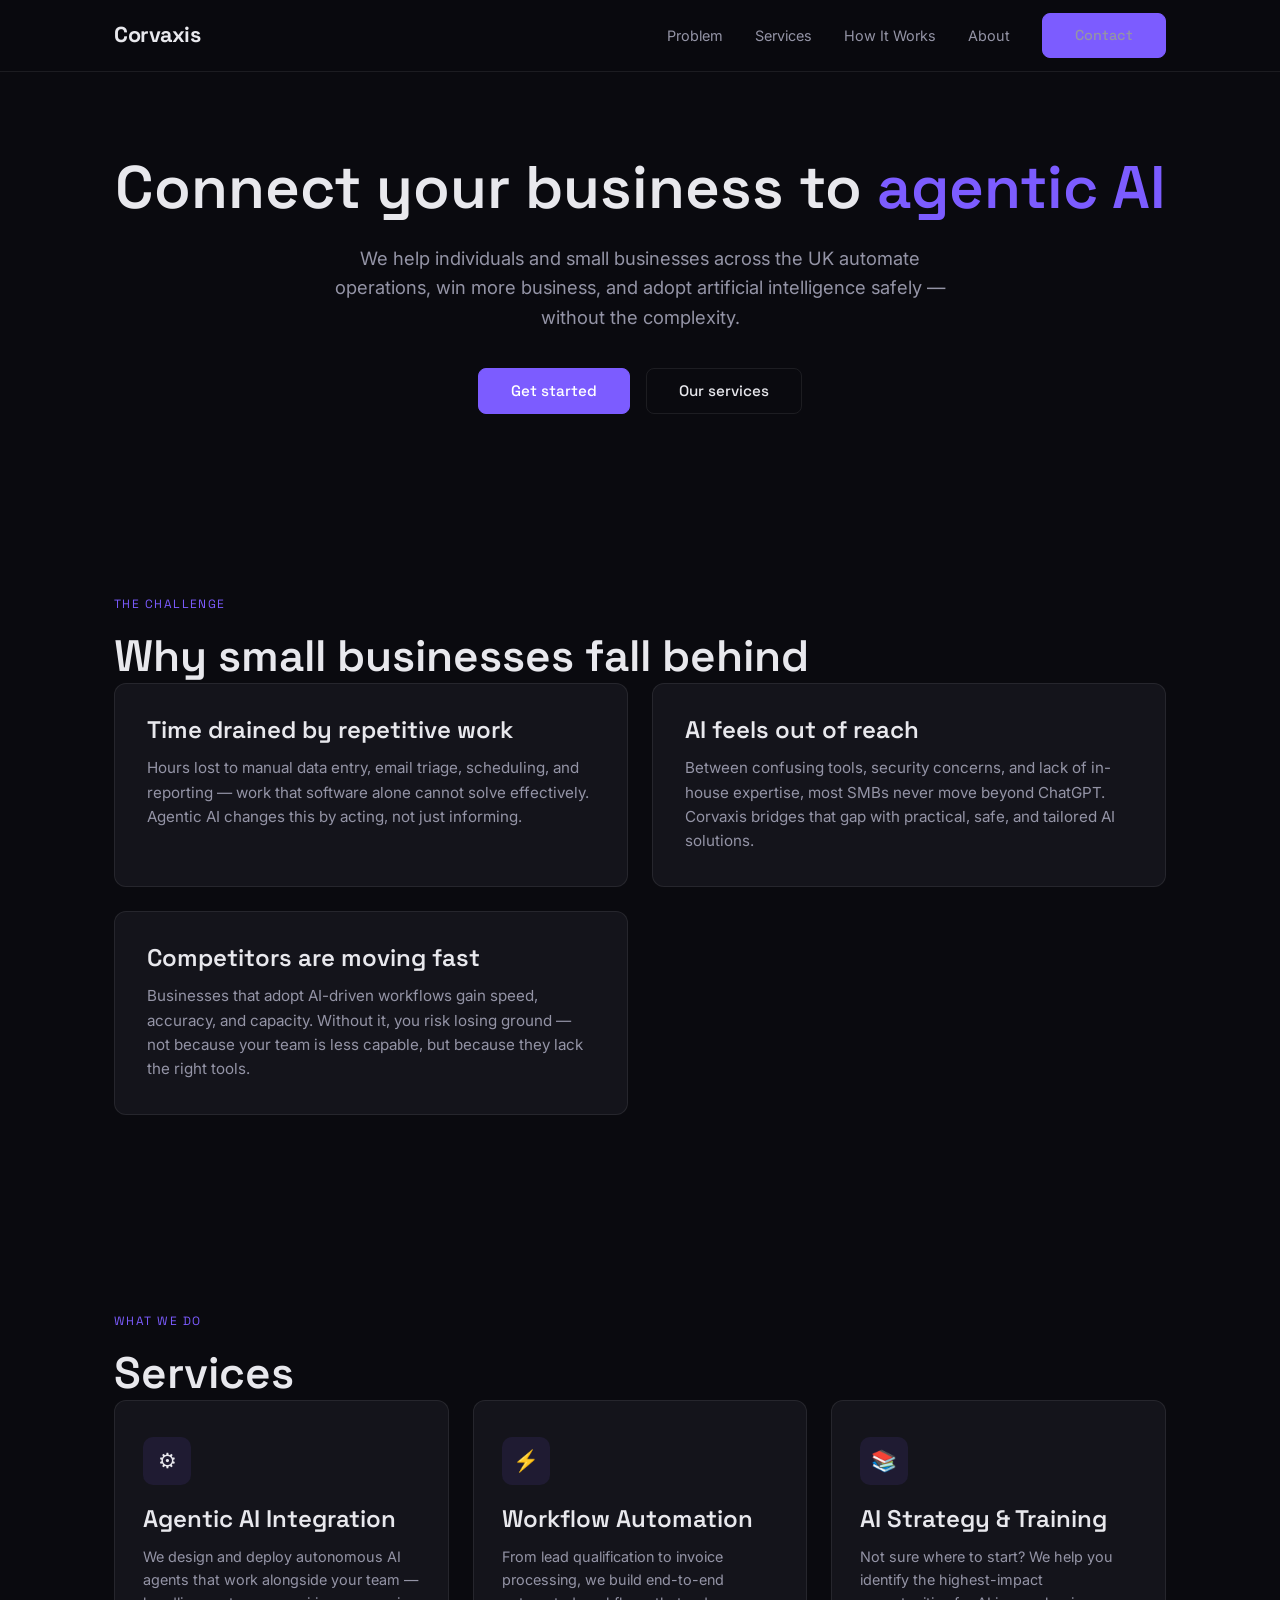
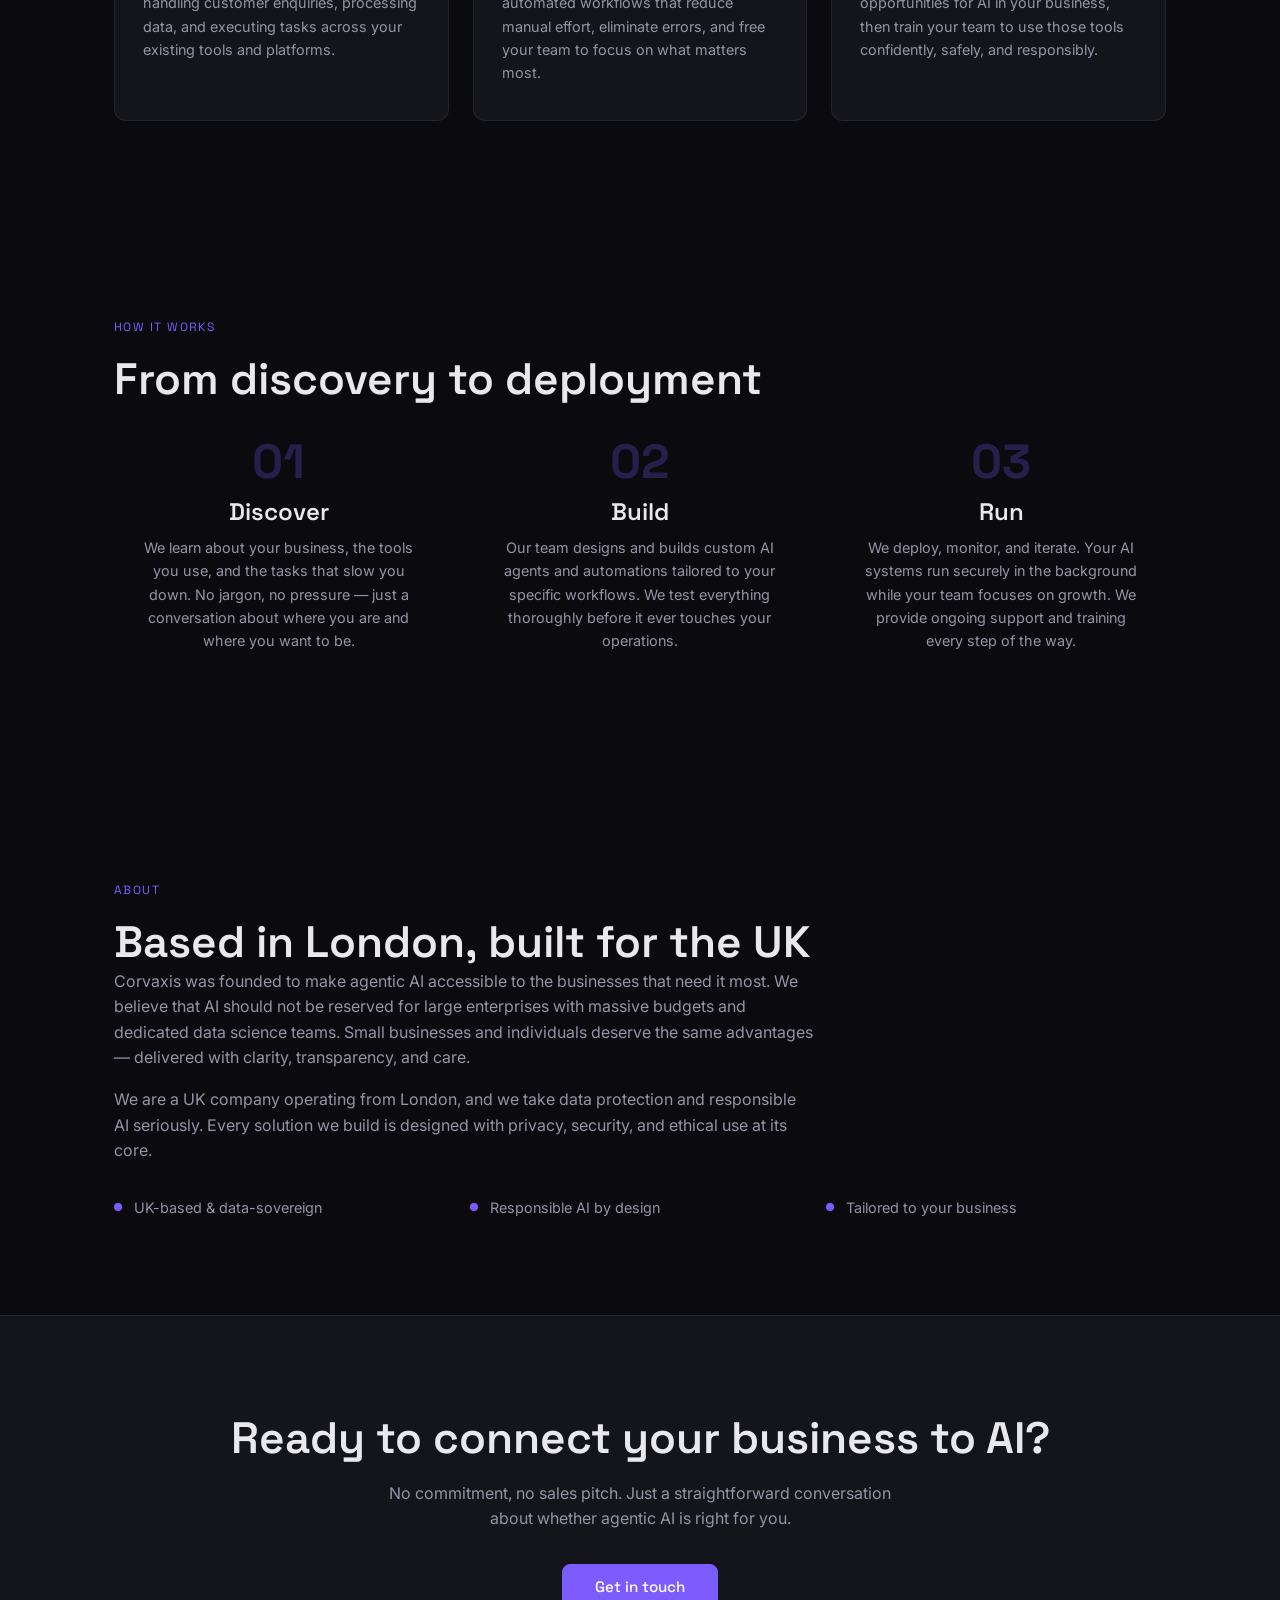
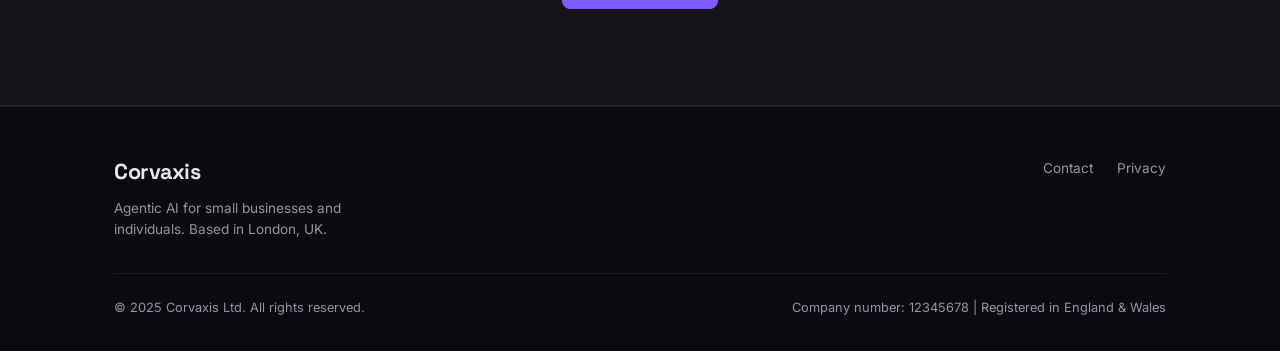
==== index.html @ 073967cf "Initial commit: Corvaxis marketing site" ====
<!DOCTYPE html>
<html lang="en">
<head>
  <meta charset="UTF-8">
  <meta name="viewport" content="width=device-width, initial-scale=1.0">
  <title>Corvaxis — Agentic AI for Small Businesses & Individuals</title>
  <meta name="description" content="Corvaxis connects individuals and small businesses to agentic AI — helping you automate operations, win more business, and adopt AI safely.">
  <link rel="canonical" href="https://corvaxis.co.uk/">

  <!-- Open Graph -->
  <meta property="og:type" content="website">
  <meta property="og:title" content="Corvaxis — Agentic AI for Small Businesses & Individuals">
  <meta property="og:description" content="Connect your business to agentic AI. Automate operations, win more business, and adopt AI safely.">
  <meta property="og:url" content="https://corvaxis.co.uk/">
  <meta property="og:site_name" content="Corvaxis">

  <!-- Twitter Card -->
  <meta name="twitter:card" content="summary_large_image">
  <meta name="twitter:title" content="Corvaxis — Agentic AI for Small Businesses & Individuals">
  <meta name="twitter:description" content="Connect your business to agentic AI. Automate operations, win more business, and adopt AI safely.">

  <!-- Favicon -->
  <link rel="icon" type="image/svg+xml" href="/favicon.svg">

  <!-- Fonts -->
  <link rel="preconnect" href="https://fonts.googleapis.com">
  <link rel="preconnect" href="https://fonts.gstatic.com" crossorigin>
  <link href="https://fonts.googleapis.com/css2?family=Inter:wght@400;500;600&family=Space+Grotesk:wght@500;600;700&display=swap" rel="stylesheet">

  <!-- Styles -->
  <link rel="stylesheet" href="/css/style.css">
</head>
<body>

  <!-- ========== NAVBAR ========== -->
  <header class="navbar" role="banner">
    <div class="container">
      <a href="/" class="navbar-logo" aria-label="Corvaxis home">Corvaxis</a>
      <button class="navbar-toggle" aria-label="Toggle navigation menu" aria-expanded="false">
        <span></span>
        <span></span>
        <span></span>
      </button>
      <nav class="navbar-links" aria-label="Main navigation">
        <a href="#problem">Problem</a>
        <a href="#services">Services</a>
        <a href="#how-it-works">How It Works</a>
        <a href="#about">About</a>
        <a href="/pages/contact.html" class="btn btn-primary">Contact</a>
      </nav>
    </div>
  </header>

  <!-- Mobile Nav -->
  <div class="navbar-mobile" role="navigation" aria-label="Mobile navigation">
    <ul>
      <li><a href="#problem">Problem</a></li>
      <li><a href="#services">Services</a></li>
      <li><a href="#how-it-works">How It Works</a></li>
      <li><a href="#about">About</a></li>
      <li><a href="/pages/contact.html">Contact</a></li>
    </ul>
  </div>

  <main>

    <!-- ========== HERO ========== -->
    <section class="hero section" aria-label="Hero">
      <div class="container">
        <h1 class="reveal">Connect your business to <span>agentic AI</span></h1>
        <p class="reveal">We help individuals and small businesses across the UK automate operations, win more business, and adopt artificial intelligence safely — without the complexity.</p>
        <div class="btn-group reveal">
          <a href="/pages/contact.html" class="btn btn-primary">Get started</a>
          <a href="#services" class="btn btn-secondary">Our services</a>
        </div>
      </div>
    </section>

    <!-- ========== PROBLEM ========== -->
    <section class="section" id="problem" aria-labelledby="problem-heading">
      <div class="container">
        <span class="section-label reveal">The Challenge</span>
        <h2 class="reveal" id="problem-heading">Why small businesses fall behind</h2>
        <div class="problem-grid">
          <div class="problem-card reveal">
            <h3>Time drained by repetitive work</h3>
            <p>Hours lost to manual data entry, email triage, scheduling, and reporting — work that software alone cannot solve effectively. Agentic AI changes this by acting, not just informing.</p>
          </div>
          <div class="problem-card reveal">
            <h3>AI feels out of reach</h3>
            <p>Between confusing tools, security concerns, and lack of in-house expertise, most SMBs never move beyond ChatGPT. Corvaxis bridges that gap with practical, safe, and tailored AI solutions.</p>
          </div>
          <div class="problem-card reveal">
            <h3>Competitors are moving fast</h3>
            <p>Businesses that adopt AI-driven workflows gain speed, accuracy, and capacity. Without it, you risk losing ground — not because your team is less capable, but because they lack the right tools.</p>
          </div>
        </div>
      </div>
    </section>

    <!-- ========== SERVICES ========== -->
    <section class="section" id="services" aria-labelledby="services-heading">
      <div class="container">
        <span class="section-label reveal">What We Do</span>
        <h2 class="reveal" id="services-heading">Services</h2>
        <div class="services-grid">
          <article class="service-card reveal">
            <div class="icon" aria-hidden="true">&#9881;</div>
            <h3>Agentic AI Integration</h3>
            <p>We design and deploy autonomous AI agents that work alongside your team — handling customer enquiries, processing data, and executing tasks across your existing tools and platforms.</p>
          </article>
          <article class="service-card reveal">
            <div class="icon" aria-hidden="true">&#9889;</div>
            <h3>Workflow Automation</h3>
            <p>From lead qualification to invoice processing, we build end-to-end automated workflows that reduce manual effort, eliminate errors, and free your team to focus on what matters most.</p>
          </article>
          <article class="service-card reveal">
            <div class="icon" aria-hidden="true">&#128218;</div>
            <h3>AI Strategy &amp; Training</h3>
            <p>Not sure where to start? We help you identify the highest-impact opportunities for AI in your business, then train your team to use those tools confidently, safely, and responsibly.</p>
          </article>
        </div>
      </div>
    </section>

    <!-- ========== HOW IT WORKS ========== -->
    <section class="section" id="how-it-works" aria-labelledby="how-heading">
      <div class="container">
        <span class="section-label reveal">How It Works</span>
        <h2 class="reveal" id="how-heading">From discovery to deployment</h2>
        <div class="steps">
          <div class="step reveal">
            <div class="step-number" aria-hidden="true">01</div>
            <h3>Discover</h3>
            <p>We learn about your business, the tools you use, and the tasks that slow you down. No jargon, no pressure — just a conversation about where you are and where you want to be.</p>
          </div>
          <div class="step reveal">
            <div class="step-number" aria-hidden="true">02</div>
            <h3>Build</h3>
            <p>Our team designs and builds custom AI agents and automations tailored to your specific workflows. We test everything thoroughly before it ever touches your operations.</p>
          </div>
          <div class="step reveal">
            <div class="step-number" aria-hidden="true">03</div>
            <h3>Run</h3>
            <p>We deploy, monitor, and iterate. Your AI systems run securely in the background while your team focuses on growth. We provide ongoing support and training every step of the way.</p>
          </div>
        </div>
      </div>
    </section>

    <!-- ========== ABOUT ========== -->
    <section class="section" id="about" aria-labelledby="about-heading">
      <div class="container">
        <span class="section-label reveal">About</span>
        <h2 class="reveal" id="about-heading">Based in London, built for the UK</h2>
        <div class="about-content reveal">
          <p>Corvaxis was founded to make agentic AI accessible to the businesses that need it most. We believe that AI should not be reserved for large enterprises with massive budgets and dedicated data science teams. Small businesses and individuals deserve the same advantages — delivered with clarity, transparency, and care.</p>
          <p>We are a UK company operating from London, and we take data protection and responsible AI seriously. Every solution we build is designed with privacy, security, and ethical use at its core.</p>
        </div>
        <div class="about-detail reveal">
          <div class="about-detail-item">
            <span class="marker" aria-hidden="true"></span>
            <span>UK-based &amp; data-sovereign</span>
          </div>
          <div class="about-detail-item">
            <span class="marker" aria-hidden="true"></span>
            <span>Responsible AI by design</span>
          </div>
          <div class="about-detail-item">
            <span class="marker" aria-hidden="true"></span>
            <span>Tailored to your business</span>
          </div>
        </div>
      </div>
    </section>

    <!-- ========== CTA BANNER ========== -->
    <section class="cta-banner section" aria-label="Call to action">
      <div class="container">
        <h2 class="reveal">Ready to connect your business to AI?</h2>
        <p class="reveal">No commitment, no sales pitch. Just a straightforward conversation about whether agentic AI is right for you.</p>
        <a href="/pages/contact.html" class="btn btn-primary reveal">Get in touch</a>
      </div>
    </section>

  </main>

  <!-- ========== FOOTER ========== -->
  <footer class="footer" role="contentinfo">
    <div class="container">
      <div class="footer-grid">
        <div class="footer-brand">
          <a href="/" class="navbar-logo">Corvaxis</a>
          <p>Agentic AI for small businesses and individuals. Based in London, UK.</p>
        </div>
        <ul class="footer-links">
          <li><a href="/pages/contact.html">Contact</a></li>
          <li><a href="/pages/privacy.html">Privacy</a></li>
        </ul>
      </div>
      <div class="footer-bottom">
        <p>&copy; 2025 Corvaxis Ltd. All rights reserved.</p>
        <p>Company number: 12345678 | Registered in England &amp; Wales</p>
      </div>
    </div>
  </footer>

  <script src="/js/main.js"></script>
</body>
</html>
---- css/style.css ----
/* ============================================================
   Corvaxis — Design System & Styles
   ============================================================ */

/* ----- CSS Custom Properties ----- */
:root {
  --color-bg: #0A0A0F;
  --color-surface: #14141B;
  --color-text: #E8E8ED;
  --color-muted: #9494A6;
  --color-accent: #7C5CFF;
  --color-border: rgba(255, 255, 255, 0.08);

  --font-heading: 'Space Grotesk', sans-serif;
  --font-body: 'Inter', sans-serif;

  --max-width: 1100px;
  --section-padding: 96px;
  --section-padding-mobile: 64px;
  --card-radius: 12px;
  --nav-height: 72px;

  --transition: 0.3s ease;
}

/* ----- Reset & Base ----- */
*,
*::before,
*::after {
  margin: 0;
  padding: 0;
  box-sizing: border-box;
}

html {
  scroll-behavior: smooth;
  scroll-padding-top: var(--nav-height);
}

body {
  font-family: var(--font-body);
  font-size: 16px;
  line-height: 1.6;
  color: var(--color-text);
  background-color: var(--color-bg);
  -webkit-font-smoothing: antialiased;
  -moz-osx-font-smoothing: grayscale;
}

img {
  max-width: 100%;
  display: block;
}

a {
  color: var(--color-accent);
  text-decoration: none;
  transition: color var(--transition);
}

a:hover,
a:focus-visible {
  color: #9B82FF;
}

/* ----- Typography ----- */
h1, h2, h3, h4, h5, h6 {
  font-family: var(--font-heading);
  font-weight: 600;
  line-height: 1.2;
  color: var(--color-text);
}

h1 { font-size: clamp(2.25rem, 5vw, 3.75rem); }
h2 { font-size: clamp(1.75rem, 4vw, 2.75rem); }
h3 { font-size: clamp(1.25rem, 2.5vw, 1.5rem); }

p { margin-bottom: 1rem; }

/* ----- Container ----- */
.container {
  width: 100%;
  max-width: var(--max-width);
  margin: 0 auto;
  padding: 0 24px;
}

/* ----- Section ----- */
.section {
  padding: var(--section-padding-mobile) 0;
}

@media (min-width: 768px) {
  .section {
    padding: var(--section-padding) 0;
  }
}

.section-label {
  display: inline-block;
  font-family: var(--font-heading);
  font-size: 0.75rem;
  letter-spacing: 0.12em;
  text-transform: uppercase;
  color: var(--color-accent);
  margin-bottom: 16px;
}

/* ----- Buttons ----- */
.btn {
  display: inline-flex;
  align-items: center;
  justify-content: center;
  gap: 8px;
  padding: 14px 32px;
  font-family: var(--font-heading);
  font-size: 0.95rem;
  font-weight: 500;
  border-radius: 8px;
  border: 1px solid transparent;
  cursor: pointer;
  transition: all var(--transition);
  text-decoration: none;
  line-height: 1;
}

.btn:focus-visible {
  outline: 2px solid var(--color-accent);
  outline-offset: 3px;
}

.btn-primary {
  background: var(--color-accent);
  color: #fff;
  border-color: var(--color-accent);
}

.btn-primary:hover {
  background: #6A4DE6;
  border-color: #6A4DE6;
  color: #fff;
}

.btn-secondary {
  background: transparent;
  color: var(--color-text);
  border-color: var(--color-border);
}

.btn-secondary:hover {
  border-color: var(--color-accent);
  color: var(--color-accent);
}

/* ----- Navbar ----- */
.navbar {
  position: fixed;
  top: 0;
  left: 0;
  width: 100%;
  height: var(--nav-height);
  background: rgba(10, 10, 15, 0.85);
  backdrop-filter: blur(12px);
  -webkit-backdrop-filter: blur(12px);
  border-bottom: 1px solid var(--color-border);
  z-index: 1000;
}

.navbar .container {
  display: flex;
  align-items: center;
  justify-content: space-between;
  height: 100%;
}

.navbar-logo {
  font-family: var(--font-heading);
  font-size: 1.35rem;
  font-weight: 700;
  color: var(--color-text);
  text-decoration: none;
  letter-spacing: -0.02em;
}

.navbar-logo:hover {
  color: var(--color-text);
}

.navbar-links {
  display: none;
  list-style: none;
  align-items: center;
  gap: 32px;
}

.navbar-links a {
  font-size: 0.9rem;
  color: var(--color-muted);
  text-decoration: none;
  transition: color var(--transition);
}

.navbar-links a:hover,
.navbar-links a.active {
  color: var(--color-text);
}

.navbar-toggle {
  display: flex;
  flex-direction: column;
  gap: 5px;
  background: none;
  border: none;
  cursor: pointer;
  padding: 4px;
}

.navbar-toggle span {
  display: block;
  width: 24px;
  height: 2px;
  background: var(--color-text);
  border-radius: 2px;
  transition: all var(--transition);
}

.navbar-toggle[aria-expanded="true"] span:nth-child(1) {
  transform: rotate(45deg) translate(5px, 5px);
}

.navbar-toggle[aria-expanded="true"] span:nth-child(2) {
  opacity: 0;
}

.navbar-toggle[aria-expanded="true"] span:nth-child(3) {
  transform: rotate(-45deg) translate(5px, -5px);
}

@media (min-width: 768px) {
  .navbar-links {
    display: flex;
  }
  .navbar-toggle {
    display: none;
  }
}

/* Mobile nav */
.navbar-mobile {
  display: none;
  position: fixed;
  top: var(--nav-height);
  left: 0;
  width: 100%;
  background: var(--color-surface);
  border-bottom: 1px solid var(--color-border);
  z-index: 999;
  padding: 24px;
}

.navbar-mobile.open {
  display: block;
}

.navbar-mobile ul {
  list-style: none;
  display: flex;
  flex-direction: column;
  gap: 20px;
}

.navbar-mobile a {
  color: var(--color-muted);
  font-size: 1.05rem;
  text-decoration: none;
}

.navbar-mobile a:hover {
  color: var(--color-text);
}

@media (min-width: 768px) {
  .navbar-mobile {
    display: none !important;
  }
}

/* ----- Hero ----- */
.hero {
  padding: calc(var(--nav-height) + 80px) 0 80px;
  text-align: center;
}

.hero h1 {
  margin-bottom: 20px;
}

.hero h1 span {
  color: var(--color-accent);
}

.hero p {
  font-size: 1.15rem;
  color: var(--color-muted);
  max-width: 640px;
  margin: 0 auto 36px;
}

.hero .btn-group {
  display: flex;
  flex-wrap: wrap;
  justify-content: center;
  gap: 16px;
}

/* ----- Problem Section ----- */
.problem-grid {
  display: grid;
  gap: 24px;
}

@media (min-width: 768px) {
  .problem-grid {
    grid-template-columns: 1fr 1fr;
  }
}

.problem-card {
  background: var(--color-surface);
  border: 1px solid var(--color-border);
  border-radius: var(--card-radius);
  padding: 32px;
}

.problem-card h3 {
  margin-bottom: 12px;
}

.problem-card p {
  color: var(--color-muted);
  font-size: 0.95rem;
  margin-bottom: 0;
}

/* ----- Services Cards ----- */
.services-grid {
  display: grid;
  gap: 24px;
}

@media (min-width: 768px) {
  .services-grid {
    grid-template-columns: repeat(3, 1fr);
  }
}

.service-card {
  background: var(--color-surface);
  border: 1px solid var(--color-border);
  border-radius: var(--card-radius);
  padding: 36px 28px;
  transition: border-color var(--transition);
}

.service-card:hover {
  border-color: rgba(124, 92, 255, 0.3);
}

.service-card .icon {
  width: 48px;
  height: 48px;
  border-radius: 10px;
  background: rgba(124, 92, 255, 0.1);
  display: flex;
  align-items: center;
  justify-content: center;
  margin-bottom: 20px;
  font-size: 1.3rem;
}

.service-card h3 {
  margin-bottom: 12px;
}

.service-card p {
  color: var(--color-muted);
  font-size: 0.9rem;
  margin-bottom: 0;
}

/* ----- How It Works ----- */
.steps {
  display: grid;
  gap: 32px;
  counter-reset: step;
}

@media (min-width: 768px) {
  .steps {
    grid-template-columns: repeat(3, 1fr);
  }
}

.step {
  text-align: center;
  padding: 32px 20px;
  position: relative;
}

.step-number {
  counter-increment: step;
  font-family: var(--font-heading);
  font-size: 3rem;
  font-weight: 700;
  color: var(--color-accent);
  opacity: 0.25;
  line-height: 1;
  margin-bottom: 12px;
}

.step h3 {
  margin-bottom: 10px;
}

.step p {
  color: var(--color-muted);
  font-size: 0.9rem;
  margin-bottom: 0;
}

/* ----- About ----- */
.about-content {
  max-width: 700px;
}

.about-content p {
  color: var(--color-muted);
  font-size: 1rem;
}

.about-detail {
  display: grid;
  gap: 16px;
  margin-top: 32px;
}

@media (min-width: 768px) {
  .about-detail {
    grid-template-columns: repeat(3, 1fr);
  }
}

.about-detail-item {
  display: flex;
  align-items: center;
  gap: 12px;
  font-size: 0.9rem;
  color: var(--color-muted);
}

.about-detail-item .marker {
  width: 8px;
  height: 8px;
  border-radius: 50%;
  background: var(--color-accent);
  flex-shrink: 0;
}

/* ----- CTA Banner ----- */
.cta-banner {
  text-align: center;
  background: var(--color-surface);
  border-top: 1px solid var(--color-border);
  border-bottom: 1px solid var(--color-border);
}

.cta-banner h2 {
  margin-bottom: 16px;
}

.cta-banner p {
  color: var(--color-muted);
  max-width: 520px;
  margin: 0 auto 32px;
}

/* ----- Footer ----- */
.footer {
  padding: 48px 0 32px;
  border-top: 1px solid var(--color-border);
}

.footer-grid {
  display: flex;
  flex-direction: column;
  gap: 24px;
  margin-bottom: 32px;
}

@media (min-width: 768px) {
  .footer-grid {
    flex-direction: row;
    justify-content: space-between;
    align-items: flex-start;
  }
}

.footer-brand .navbar-logo {
  display: inline-block;
  margin-bottom: 8px;
}

.footer-brand p {
  font-size: 0.85rem;
  color: var(--color-muted);
  margin-bottom: 0;
  max-width: 280px;
}

.footer-links {
  display: flex;
  gap: 24px;
  list-style: none;
}

.footer-links a {
  font-size: 0.85rem;
  color: var(--color-muted);
}

.footer-links a:hover {
  color: var(--color-text);
}

.footer-bottom {
  padding-top: 24px;
  border-top: 1px solid var(--color-border);
  display: flex;
  flex-direction: column;
  gap: 8px;
  align-items: center;
  text-align: center;
}

@media (min-width: 768px) {
  .footer-bottom {
    flex-direction: row;
    justify-content: space-between;
  }
}

.footer-bottom p {
  font-size: 0.8rem;
  color: var(--color-muted);
  margin-bottom: 0;
}

/* ============================================================
   Scroll Reveal (applied by IntersectionObserver in JS)
   ============================================================ */
.reveal {
  opacity: 0;
  transform: translateY(30px);
  transition: opacity 0.6s ease, transform 0.6s ease;
}

.reveal.visible {
  opacity: 1;
  transform: translateY(0);
}

@media (prefers-reduced-motion: reduce) {
  .reveal {
    opacity: 1;
    transform: none;
    transition: none;
  }

  html {
    scroll-behavior: auto;
  }
}

/* ============================================================
   Contact Page
   ============================================================ */
.contact-page {
  padding: calc(var(--nav-height) + 48px) 0 64px;
}

.contact-page .container {
  max-width: 640px;
}

.contact-page h1 {
  margin-bottom: 8px;
}

.contact-page > .container > p {
  color: var(--color-muted);
  margin-bottom: 40px;
}

.form-group {
  margin-bottom: 20px;
}

.form-group label {
  display: block;
  font-size: 0.85rem;
  font-weight: 500;
  margin-bottom: 6px;
  color: var(--color-text);
}

.form-group input,
.form-group textarea {
  width: 100%;
  padding: 12px 16px;
  font-family: var(--font-body);
  font-size: 0.95rem;
  color: var(--color-text);
  background: var(--color-surface);
  border: 1px solid var(--color-border);
  border-radius: 8px;
  transition: border-color var(--transition);
}

.form-group input:focus,
.form-group textarea:focus {
  outline: none;
  border-color: var(--color-accent);
}

.form-group textarea {
  min-height: 140px;
  resize: vertical;
}

.form-group .error-message {
  font-size: 0.8rem;
  color: #FF5C5C;
  margin-top: 4px;
  display: none;
}

.form-group.invalid input,
.form-group.invalid textarea {
  border-color: #FF5C5C;
}

.form-group.invalid .error-message {
  display: block;
}

.form-status {
  padding: 12px 16px;
  border-radius: 8px;
  margin-bottom: 20px;
  display: none;
  font-size: 0.9rem;
}

.form-status.success {
  display: block;
  background: rgba(92, 255, 160, 0.1);
  border: 1px solid rgba(92, 255, 160, 0.3);
  color: #8CFFB4;
}

.form-status.error {
  display: block;
  background: rgba(255, 92, 92, 0.1);
  border: 1px solid rgba(255, 92, 92, 0.3);
  color: #FF8C8C;
}

.fallback-contact {
  margin-top: 40px;
  padding: 24px;
  background: var(--color-surface);
  border: 1px solid var(--color-border);
  border-radius: var(--card-radius);
  text-align: center;
}

.fallback-contact p {
  color: var(--color-muted);
  font-size: 0.9rem;
  margin-bottom: 8px;
}

.fallback-contact a {
  font-size: 1rem;
  font-weight: 500;
}

/* ============================================================
   Privacy Page
   ============================================================ */
.privacy-page {
  padding: calc(var(--nav-height) + 48px) 0 64px;
}

.privacy-page .container {
  max-width: 720px;
}

.privacy-page h1 {
  margin-bottom: 8px;
}

.privacy-page .last-updated {
  color: var(--color-muted);
  font-size: 0.85rem;
  margin-bottom: 48px;
}

.privacy-page h2 {
  font-size: 1.25rem;
  margin-top: 36px;
  margin-bottom: 12px;
}

.privacy-page p,
.privacy-page li {
  color: var(--color-muted);
  font-size: 0.95rem;
}

.privacy-page ul {
  padding-left: 20px;
  margin-bottom: 1rem;
}

.privacy-page li {
  margin-bottom: 6px;
}

/* ============================================================
   404 Page
   ============================================================ */
.page-404 {
  padding: calc(var(--nav-height) + 80px) 0 80px;
  text-align: center;
}

.page-404 h1 {
  font-size: clamp(4rem, 10vw, 8rem);
  color: var(--color-accent);
  line-height: 1;
  margin-bottom: 8px;
}

.page-404 p {
  color: var(--color-muted);
  margin-bottom: 32px;
}
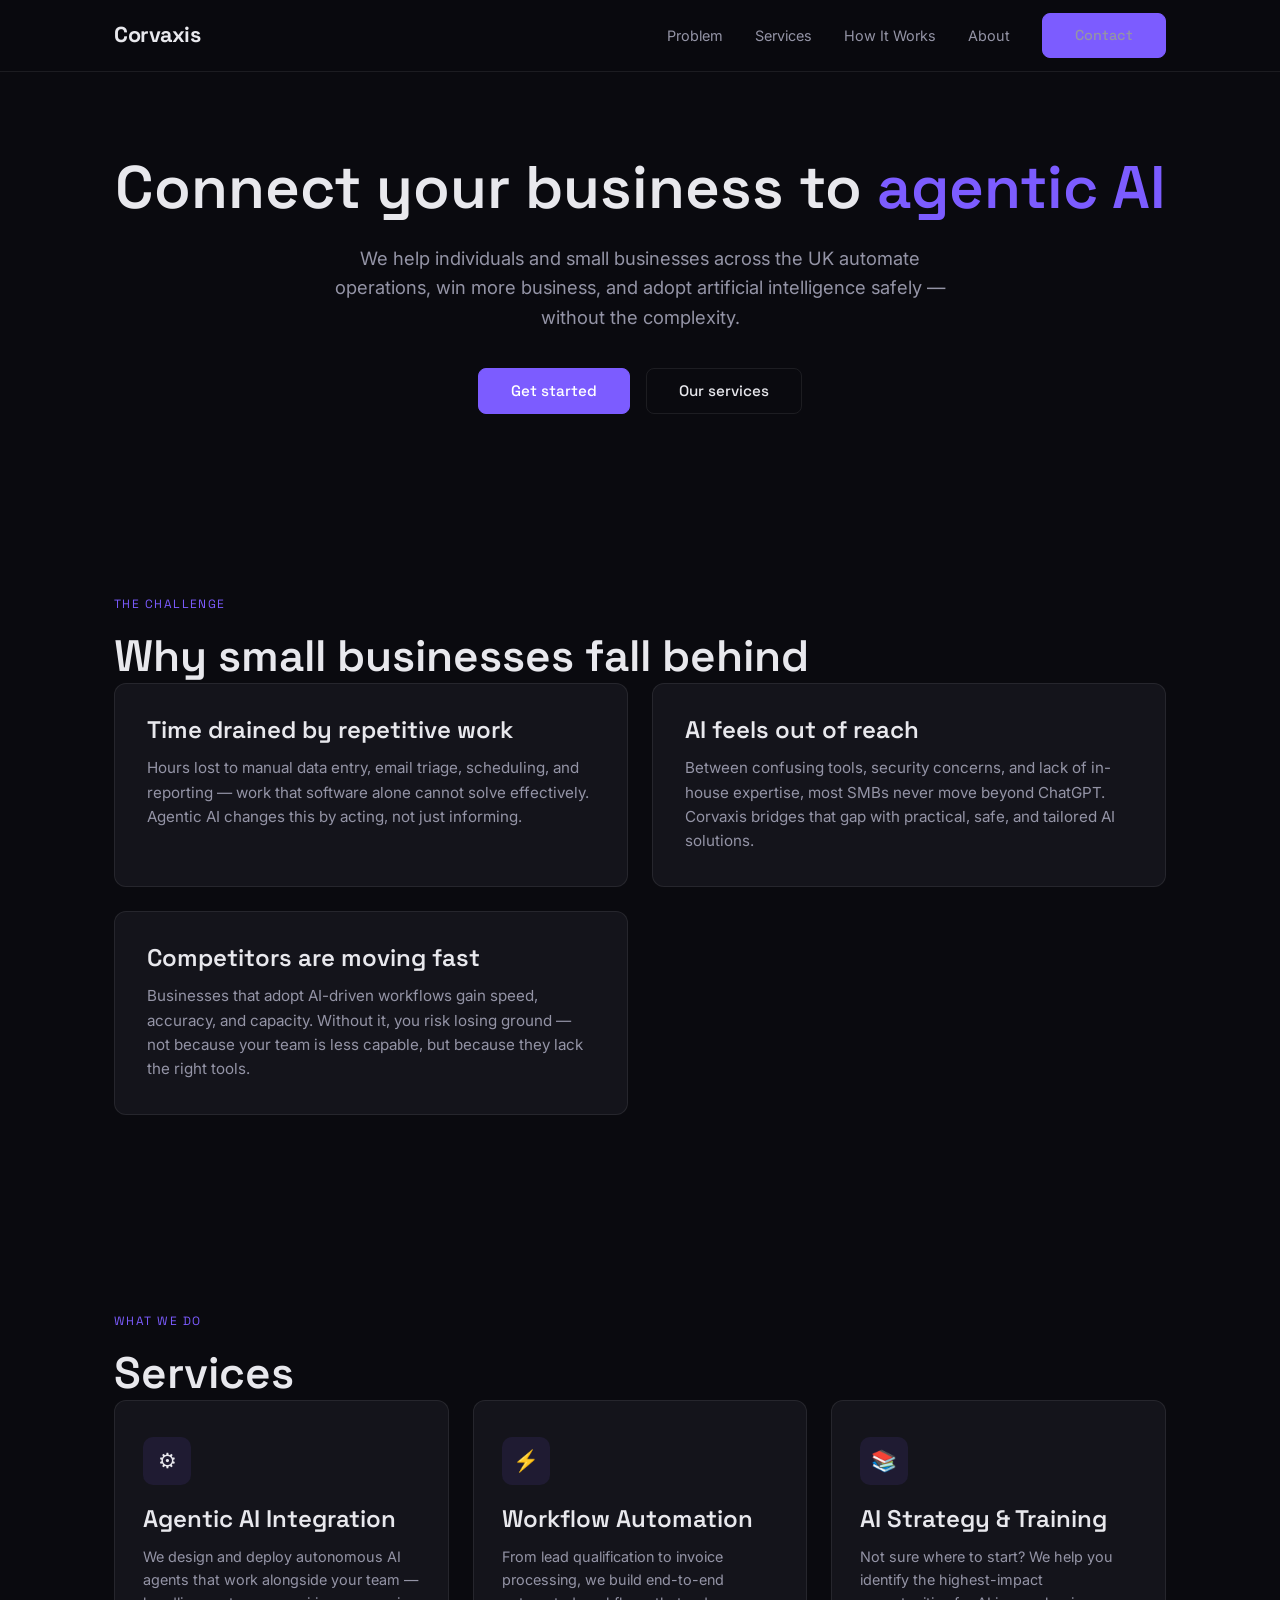
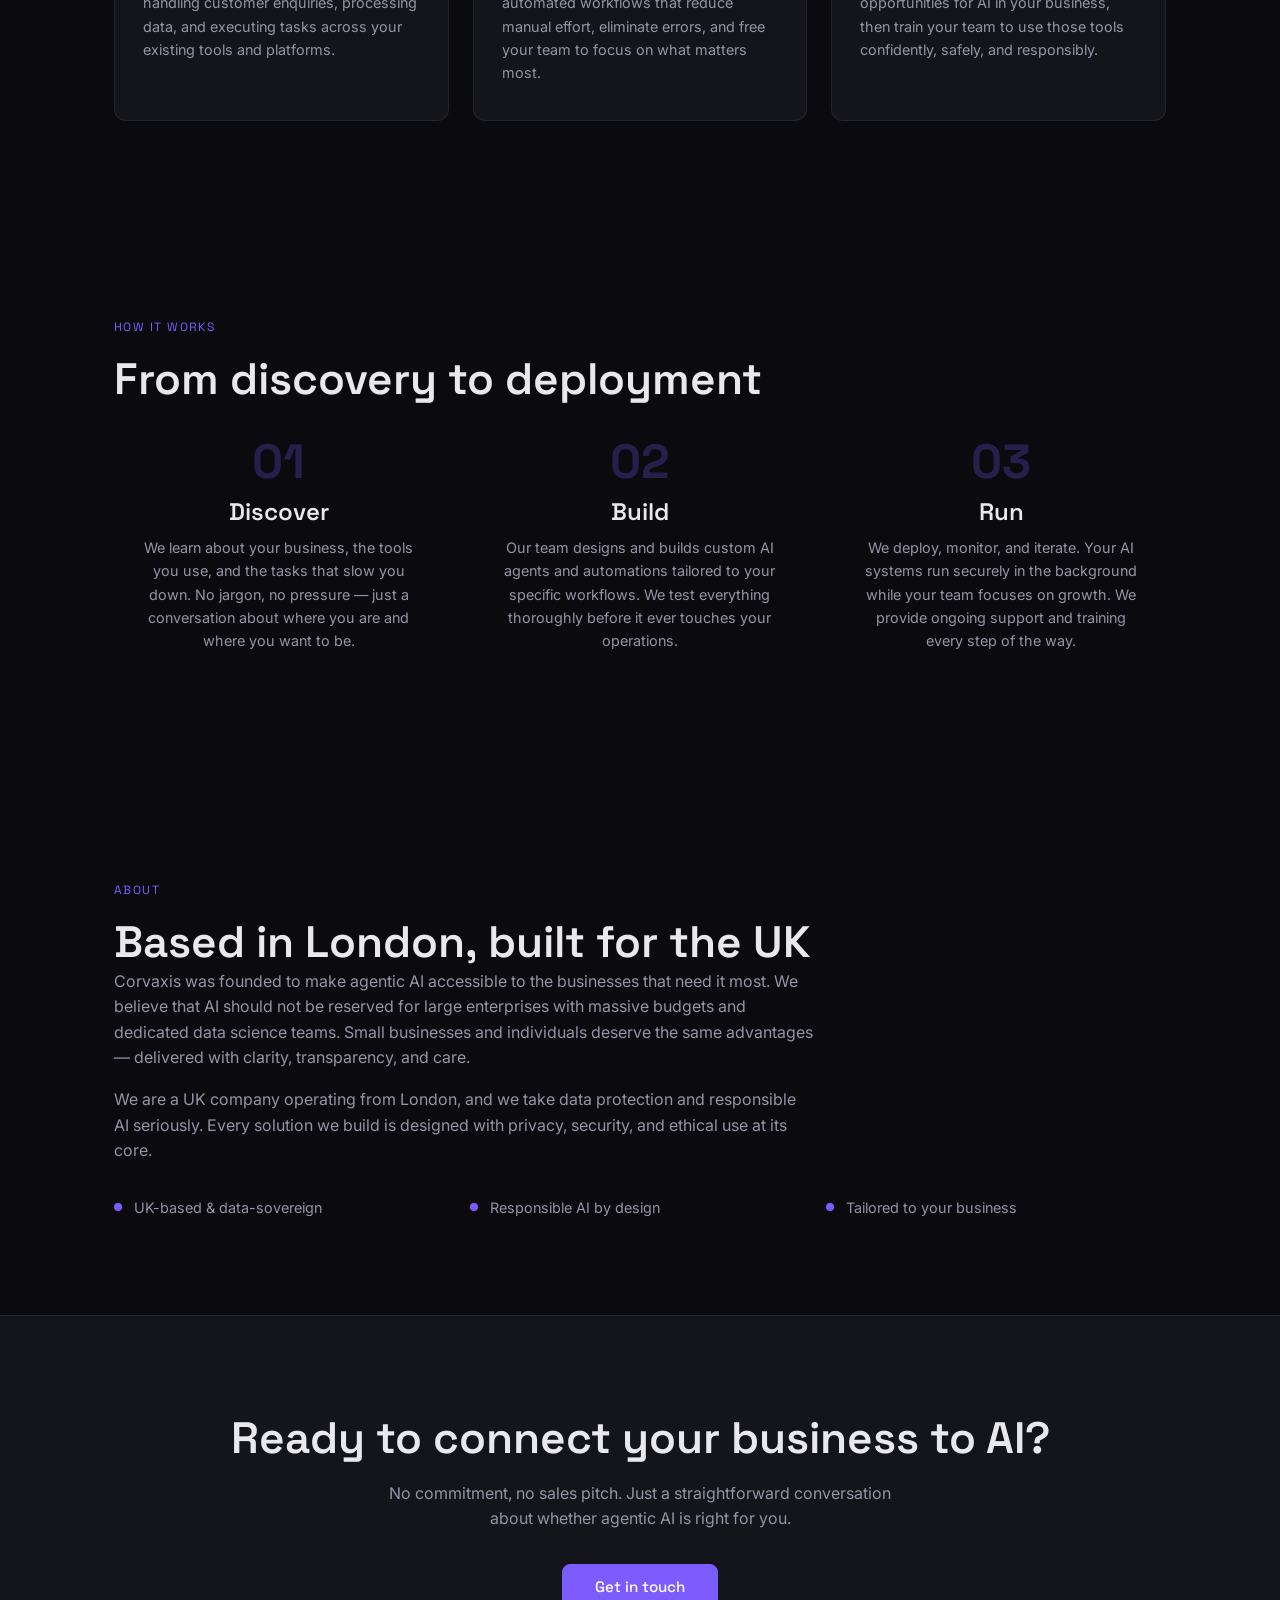
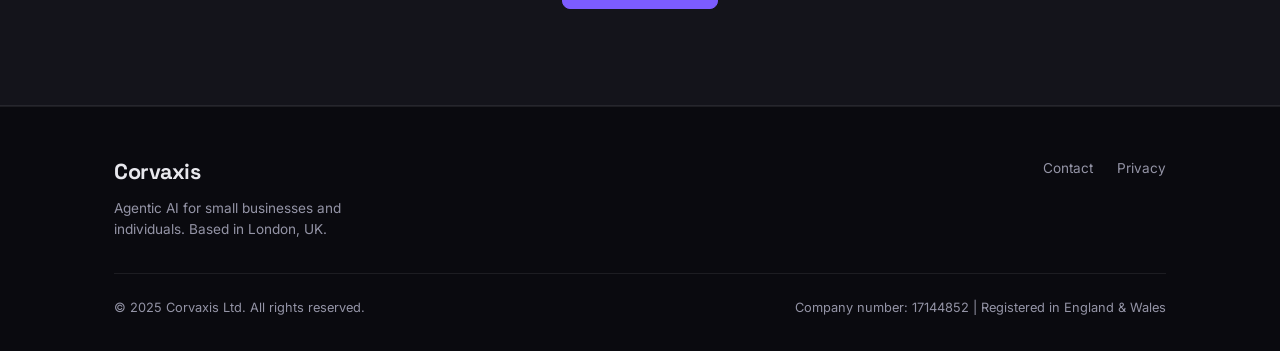
==== commit e7646010: "Update company number to 17144852" ====
--- a/index.html
+++ b/index.html
@@ -200,7 +200,7 @@
       </div>
       <div class="footer-bottom">
         <p>&copy; 2025 Corvaxis Ltd. All rights reserved.</p>
-        <p>Company number: 12345678 | Registered in England &amp; Wales</p>
+        <p>Company number: 17144852 | Registered in England &amp; Wales</p>
       </div>
     </div>
   </footer>
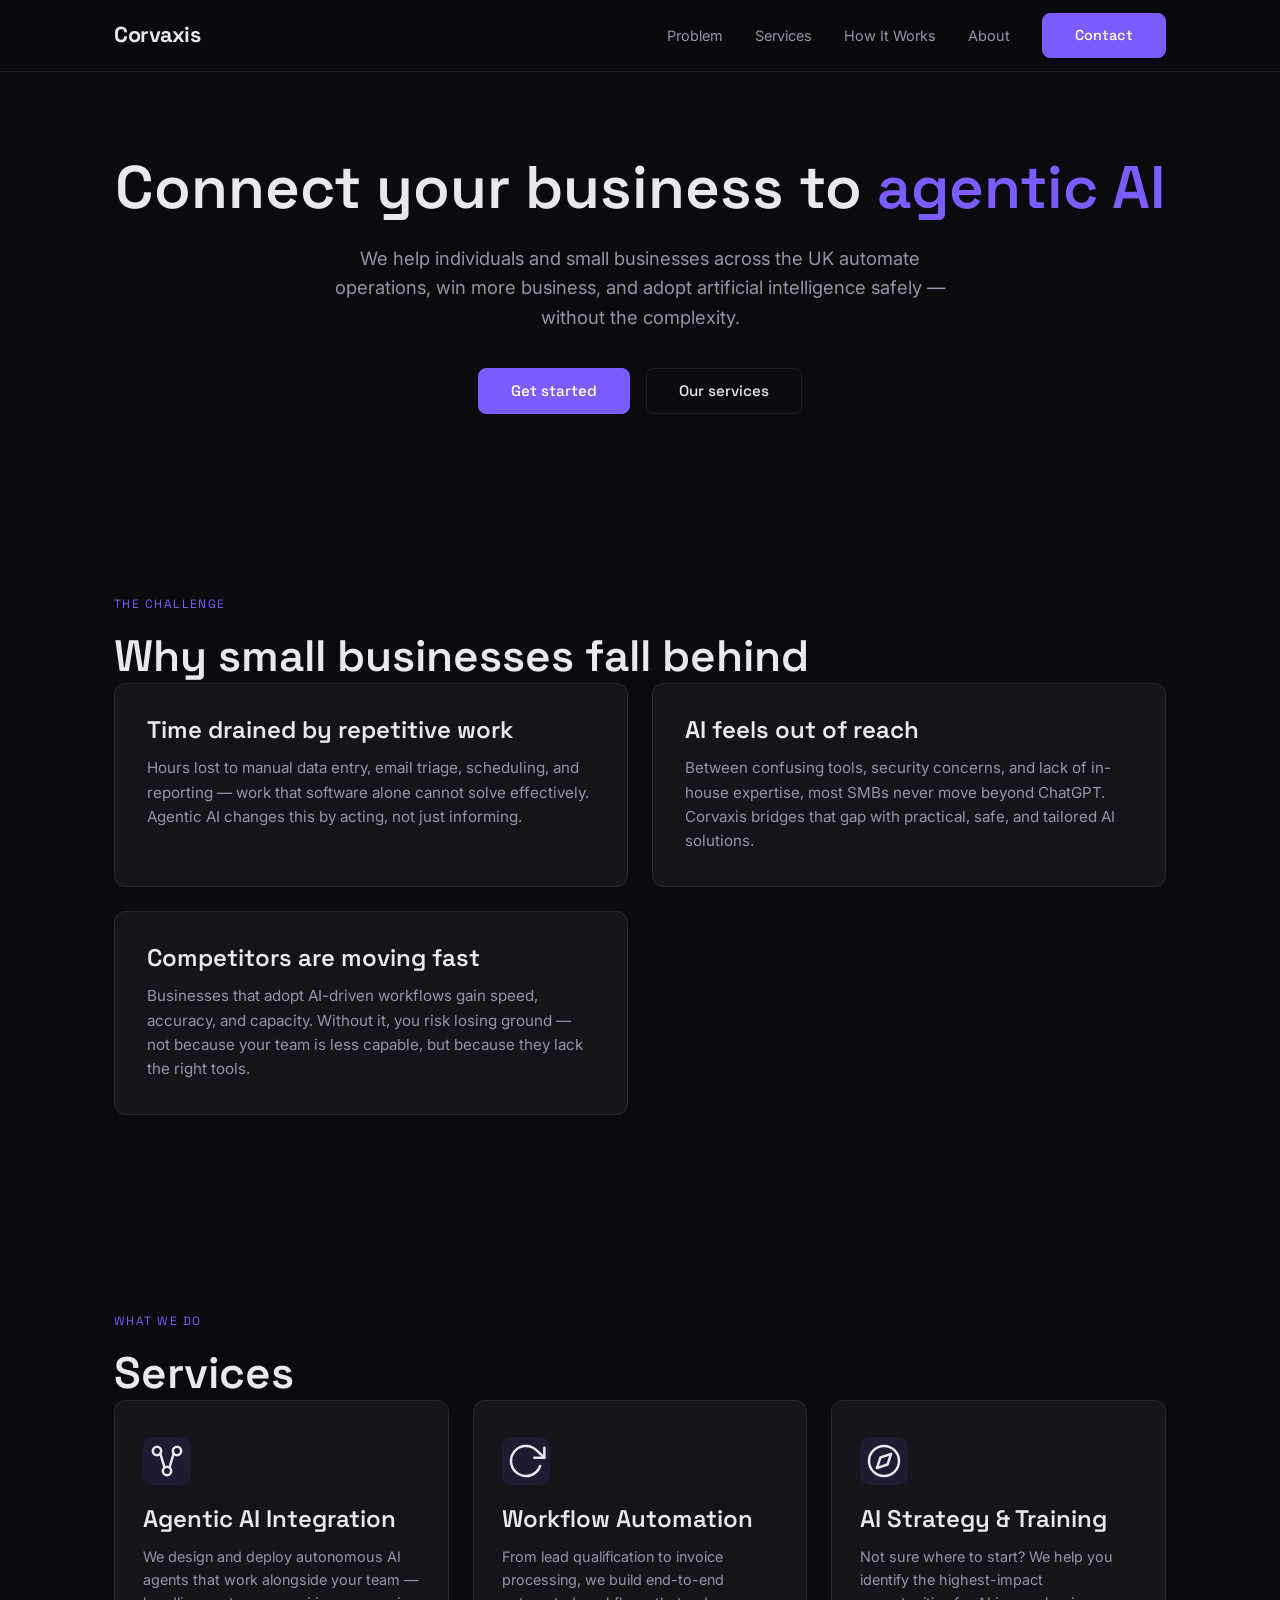
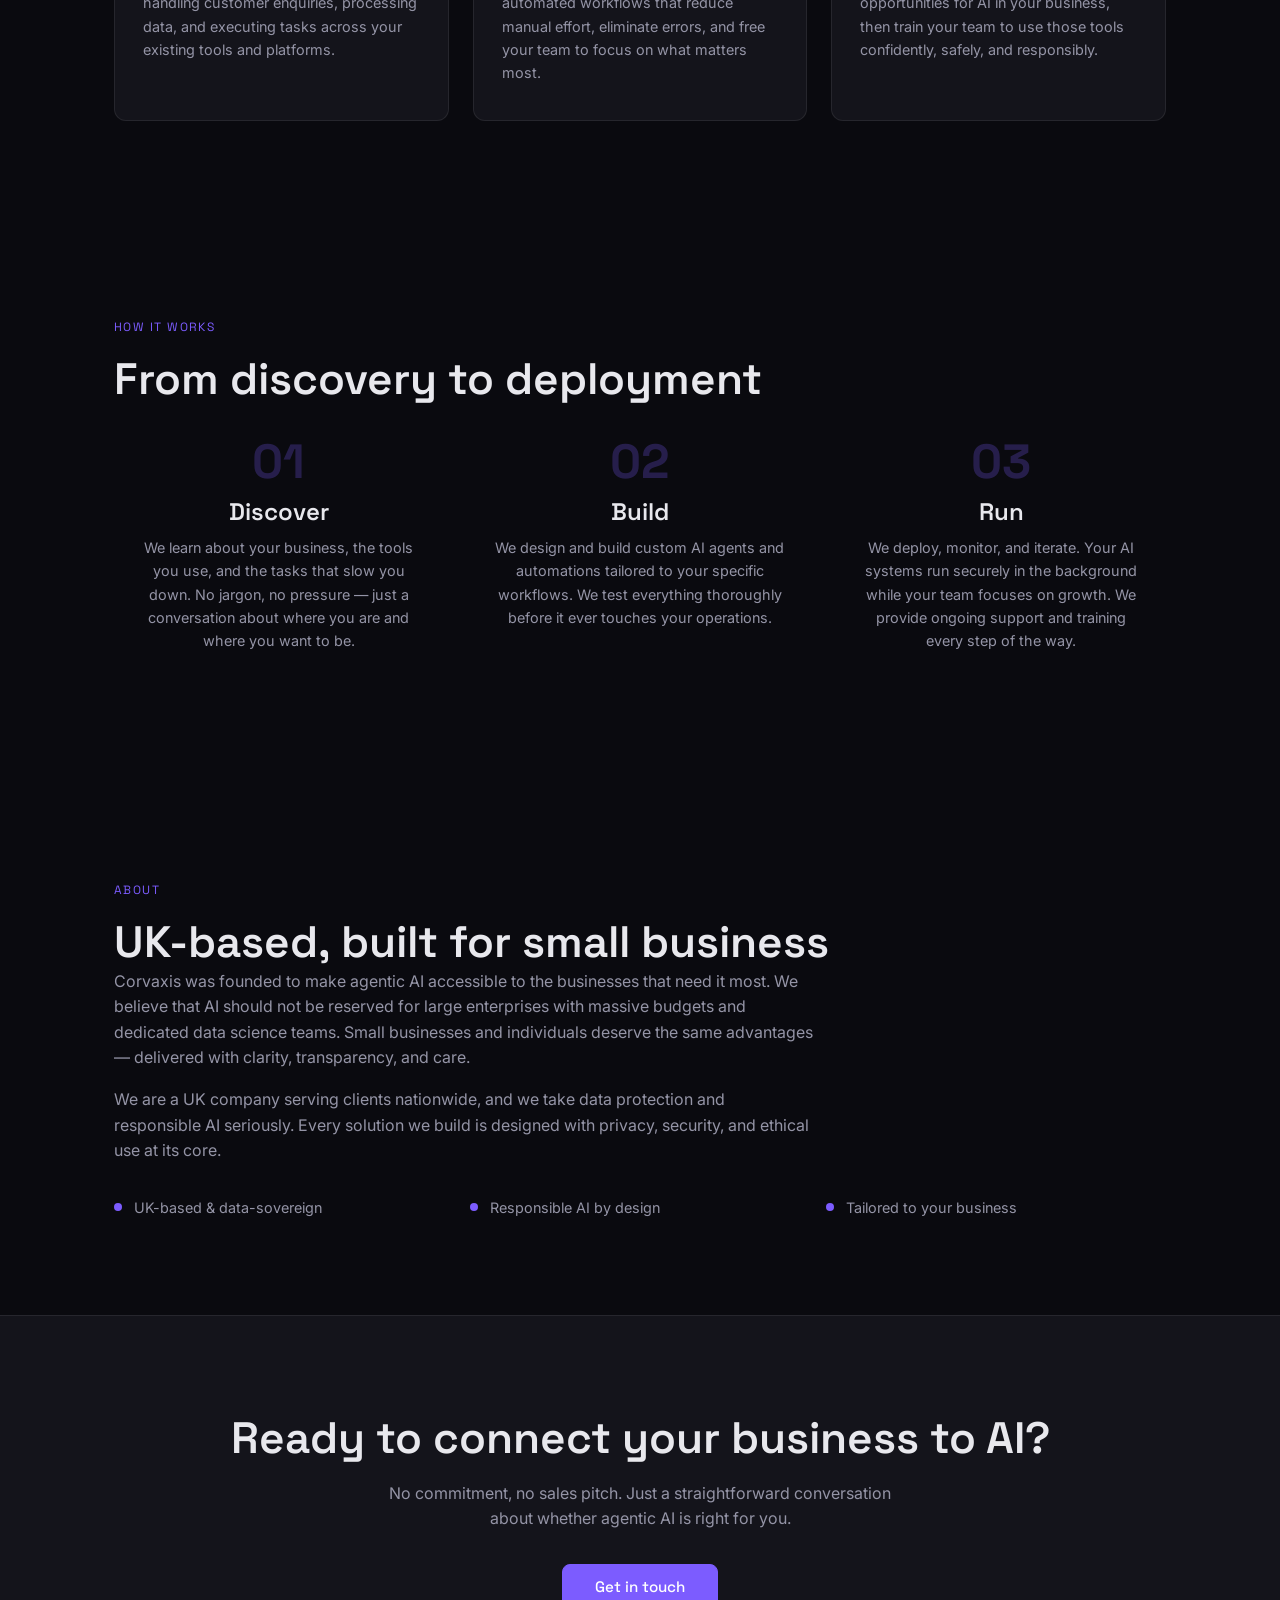
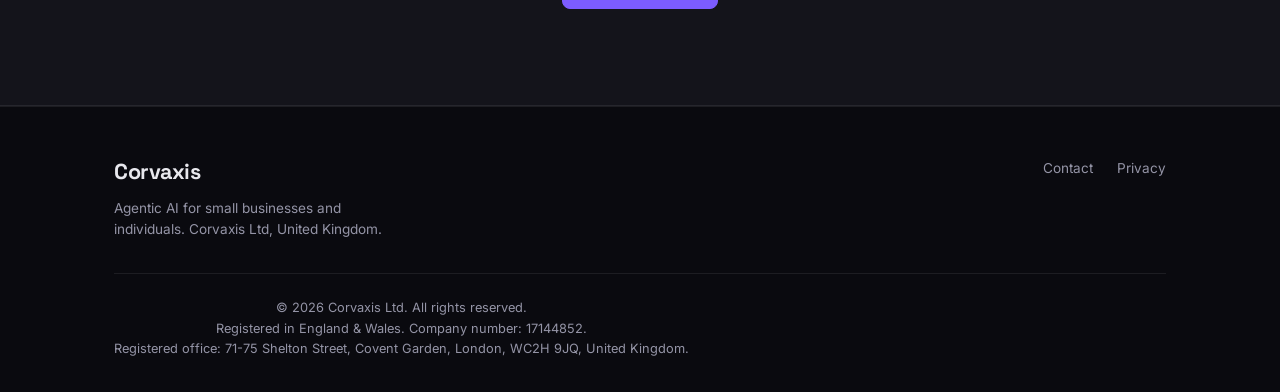
==== commit 94510927: "Update footer legal line with dynamic year, fix navbar button contrast, replace service icons with S" ====
--- a/index.html
+++ b/index.html
@@ -105,17 +105,35 @@
         <h2 class="reveal" id="services-heading">Services</h2>
         <div class="services-grid">
           <article class="service-card reveal">
-            <div class="icon" aria-hidden="true">&#9881;</div>
+            <div class="icon" aria-hidden="true">
+              <svg viewBox="0 0 24 24" width="40" height="40" fill="none" stroke="currentColor" stroke-width="1.5" stroke-linecap="round" stroke-linejoin="round">
+                <circle cx="6" cy="6" r="2.5"/>
+                <circle cx="18" cy="6" r="2.5"/>
+                <circle cx="12" cy="18" r="2.5"/>
+                <line x1="8" y1="7.5" x2="10.5" y2="16"/>
+                <line x1="16" y1="7.5" x2="13.5" y2="16"/>
+              </svg>
+            </div>
             <h3>Agentic AI Integration</h3>
             <p>We design and deploy autonomous AI agents that work alongside your team — handling customer enquiries, processing data, and executing tasks across your existing tools and platforms.</p>
           </article>
           <article class="service-card reveal">
-            <div class="icon" aria-hidden="true">&#9889;</div>
+            <div class="icon" aria-hidden="true">
+              <svg viewBox="0 0 24 24" width="40" height="40" fill="none" stroke="currentColor" stroke-width="1.5" stroke-linecap="round" stroke-linejoin="round">
+                <polyline points="23 4 23 10 17 10"/>
+                <path d="M20.49 15a9 9 0 1 1-2.12-9.36L23 10"/>
+              </svg>
+            </div>
             <h3>Workflow Automation</h3>
             <p>From lead qualification to invoice processing, we build end-to-end automated workflows that reduce manual effort, eliminate errors, and free your team to focus on what matters most.</p>
           </article>
           <article class="service-card reveal">
-            <div class="icon" aria-hidden="true">&#128218;</div>
+            <div class="icon" aria-hidden="true">
+              <svg viewBox="0 0 24 24" width="40" height="40" fill="none" stroke="currentColor" stroke-width="1.5" stroke-linecap="round" stroke-linejoin="round">
+                <circle cx="12" cy="12" r="9"/>
+                <polygon points="16.24 7.76 14.12 14.12 7.76 16.24 9.88 9.88 16.24 7.76"/>
+              </svg>
+            </div>
             <h3>AI Strategy &amp; Training</h3>
             <p>Not sure where to start? We help you identify the highest-impact opportunities for AI in your business, then train your team to use those tools confidently, safely, and responsibly.</p>
           </article>
@@ -137,7 +155,7 @@
           <div class="step reveal">
             <div class="step-number" aria-hidden="true">02</div>
             <h3>Build</h3>
-            <p>Our team designs and builds custom AI agents and automations tailored to your specific workflows. We test everything thoroughly before it ever touches your operations.</p>
+            <p>We design and build custom AI agents and automations tailored to your specific workflows. We test everything thoroughly before it ever touches your operations.</p>
           </div>
           <div class="step reveal">
             <div class="step-number" aria-hidden="true">03</div>
@@ -152,10 +170,10 @@
     <section class="section" id="about" aria-labelledby="about-heading">
       <div class="container">
         <span class="section-label reveal">About</span>
-        <h2 class="reveal" id="about-heading">Based in London, built for the UK</h2>
+        <h2 class="reveal" id="about-heading">UK-based, built for small business</h2>
         <div class="about-content reveal">
           <p>Corvaxis was founded to make agentic AI accessible to the businesses that need it most. We believe that AI should not be reserved for large enterprises with massive budgets and dedicated data science teams. Small businesses and individuals deserve the same advantages — delivered with clarity, transparency, and care.</p>
-          <p>We are a UK company operating from London, and we take data protection and responsible AI seriously. Every solution we build is designed with privacy, security, and ethical use at its core.</p>
+          <p>We are a UK company serving clients nationwide, and we take data protection and responsible AI seriously. Every solution we build is designed with privacy, security, and ethical use at its core.</p>
         </div>
         <div class="about-detail reveal">
           <div class="about-detail-item">
@@ -191,7 +209,7 @@
       <div class="footer-grid">
         <div class="footer-brand">
           <a href="/" class="navbar-logo">Corvaxis</a>
-          <p>Agentic AI for small businesses and individuals. Based in London, UK.</p>
+          <p>Agentic AI for small businesses and individuals. Corvaxis Ltd, United Kingdom.</p>
         </div>
         <ul class="footer-links">
           <li><a href="/pages/contact.html">Contact</a></li>
@@ -199,8 +217,9 @@
         </ul>
       </div>
       <div class="footer-bottom">
-        <p>&copy; 2025 Corvaxis Ltd. All rights reserved.</p>
-        <p>Company number: 17144852 | Registered in England &amp; Wales</p>
+        <p>&copy; <span id="year">2026</span> Corvaxis Ltd. All rights reserved.<br>
+        Registered in England &amp; Wales. Company number: 17144852.<br>
+        Registered office: 71-75 Shelton Street, Covent Garden, London, WC2H 9JQ, United Kingdom.</p>
       </div>
     </div>
   </footer>
--- a/css/style.css
+++ b/css/style.css
@@ -200,6 +200,10 @@
   transition: color var(--transition);
 }
 
+.navbar-links .btn-primary {
+  color: #fff;
+}
+
 .navbar-links a:hover,
 .navbar-links a.active {
   color: var(--color-text);
